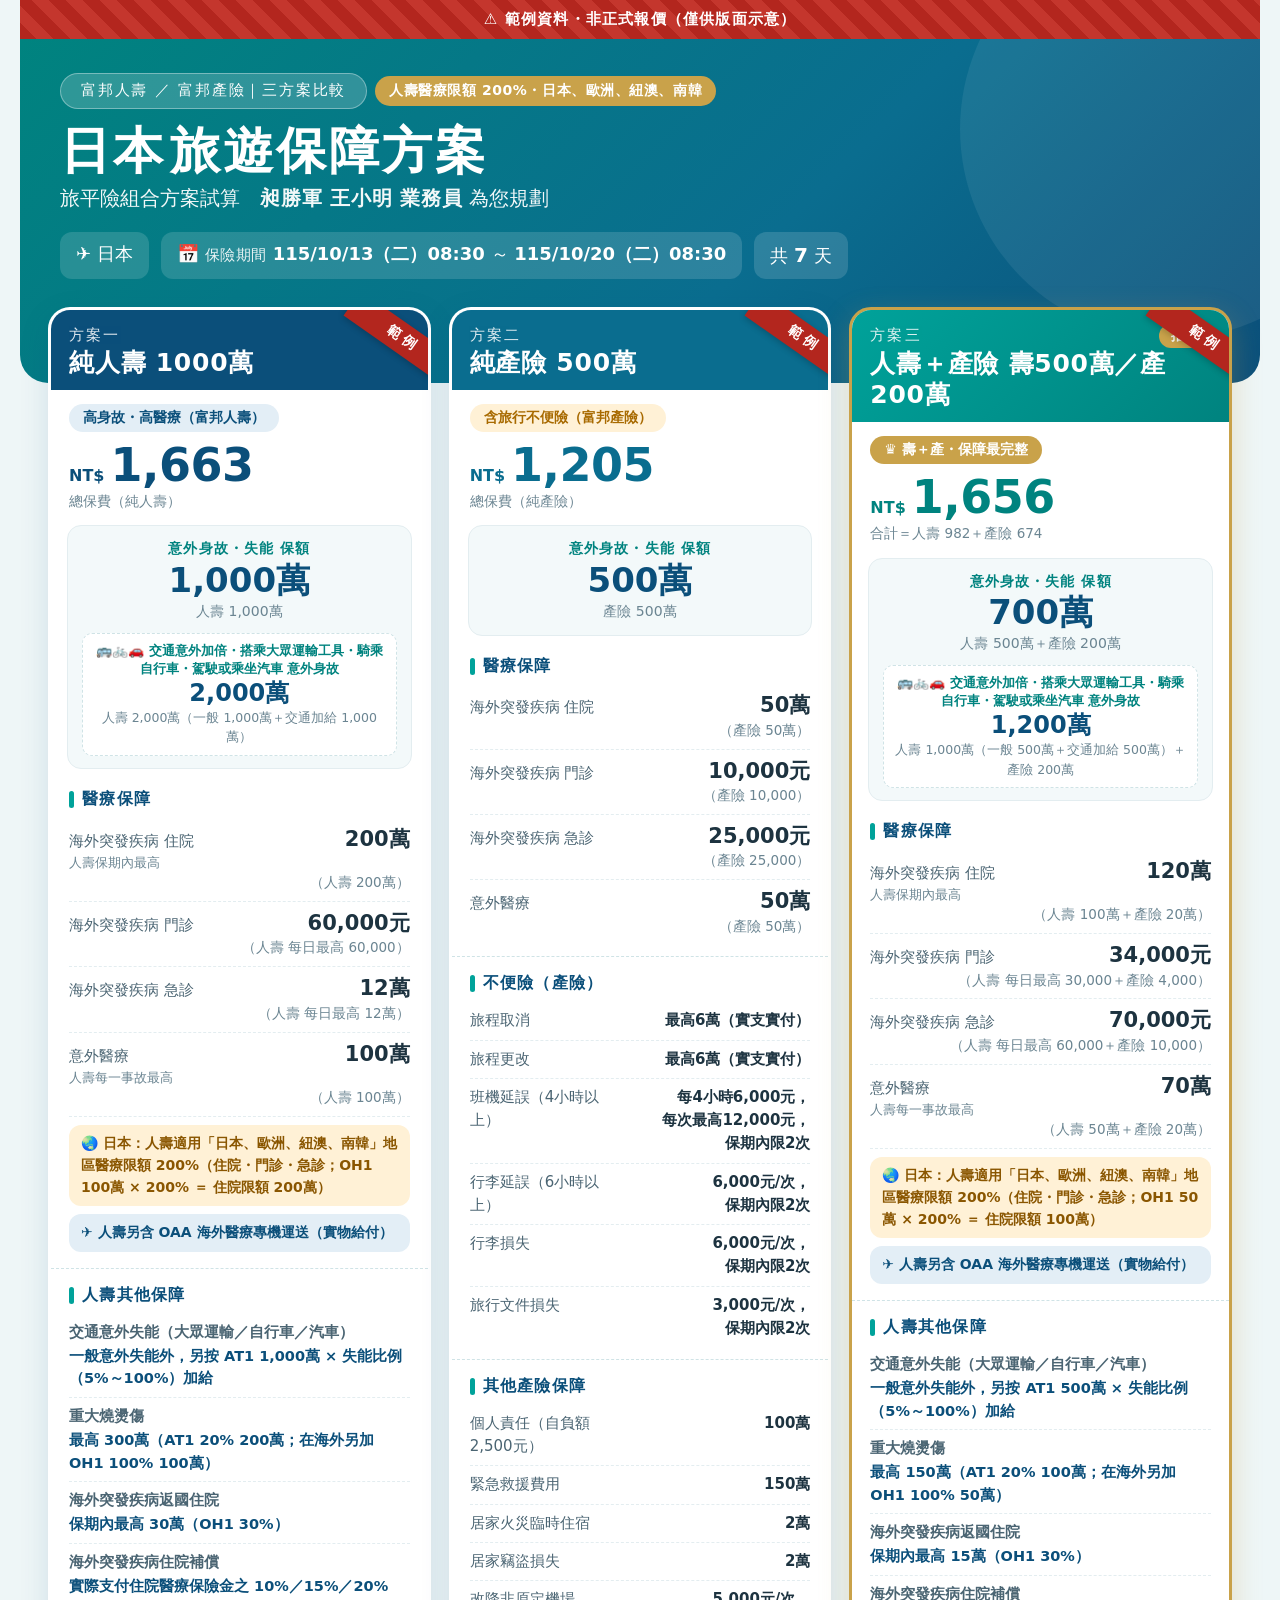
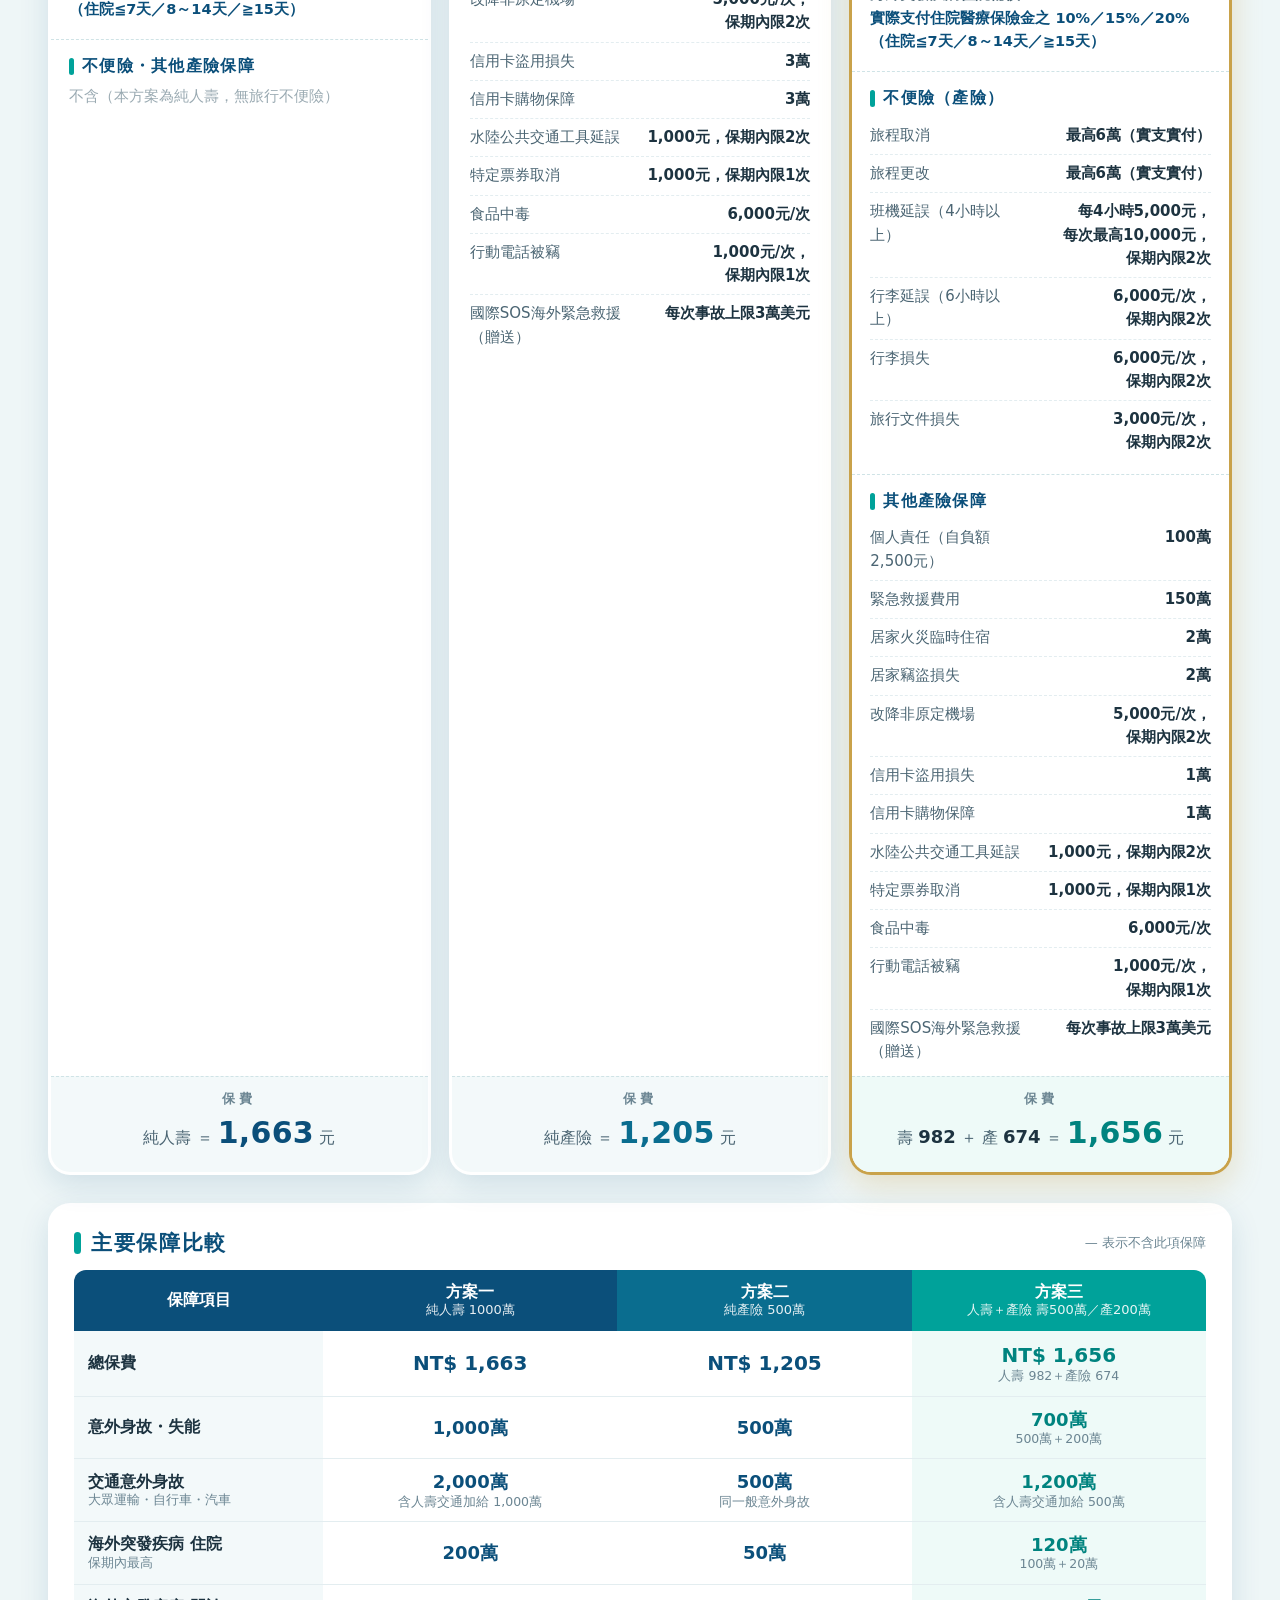
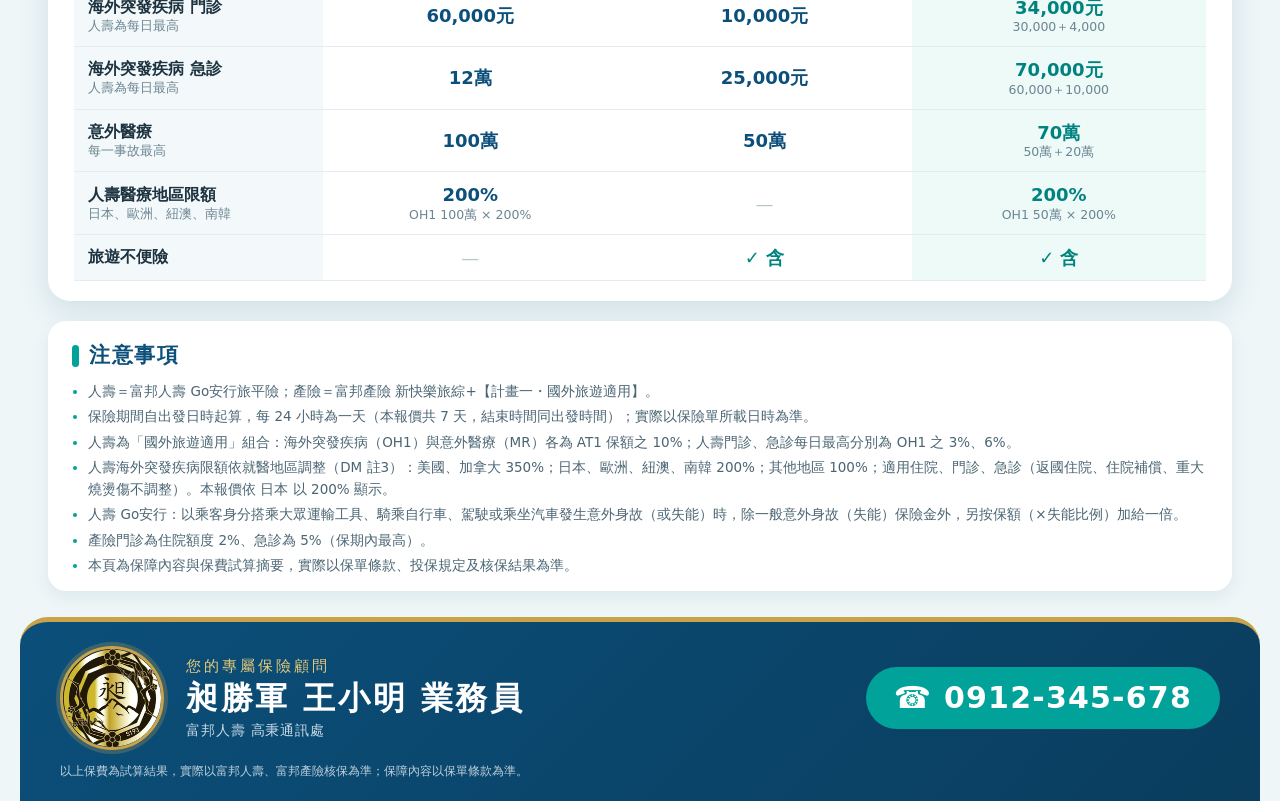
==== index.html @ 2208828c "Move from S193YT/travel-quote to jarvis-YT; Cloudflare Web Analytics" ====
<!doctype html>
<html lang="zh-Hant-TW">
<head>
<meta charset="utf-8">
<meta name="tq-build" content="20261012fr13">
<meta name="viewport" content="width=device-width, initial-scale=1, viewport-fit=cover">
<meta name="robots" content="noindex, nofollow">
<meta http-equiv="Cache-Control" content="no-cache, no-store, must-revalidate">
<meta http-equiv="Pragma" content="no-cache">
<meta http-equiv="Expires" content="0">
<meta name="format-detection" content="telephone=no">
<meta name="theme-color" content="#0a6d8f">
<title>旅平險 三方案報價｜昶勝軍</title>
<link rel="icon" type="image/png" href="img/favicon.png?v=20261012fr13">
<link rel="apple-touch-icon" href="img/apple-touch-icon.png?v=20261012fr13">
<link rel="stylesheet" href="css/style.css?v=20261012fr13">
</head>
<body>
<div id="app" class="app" aria-live="polite">
  <div class="loading">報價載入中…</div>
</div>
<noscript><p class="noscript">請開啟 JavaScript 以檢視報價內容。</p></noscript>
<script src="js/vendor/pako.min.js?v=20261012fr13"></script>
<script src="js/common.js?v=20261012fr13"></script>
<script src="js/sample-data.js?v=20261012fr13"></script>
<script src="js/view.js?v=20261012fr13"></script>
<!--CFWA--><script defer src="https://static.cloudflareinsights.com/beacon.min.js" data-cf-beacon='{"token": "1f1171fedb8a47c1b04731b056bc8142"}'></script><!--/CFWA--></body>
</html>
---- css/style.css ----
/* 旅平險 三方案報價 — 115/10/06 美編：同昶勝軍 DM（青綠→深藍漸層、白色圓角卡、金色推薦框） */
:root {
  --navy: #0b4f7a;        /* DM 深藍（方案一、標題字） */
  --navy-2: #0a6d8f;      /* DM 湖藍（方案二） */
  --navy-3: #0a3d5e;      /* 頁尾漸層深端 */
  --teal: #00a29a;        /* DM 青綠（方案三、強調、電話膠囊） */
  --teal-d: #00837f;
  --gold: #c9a24a;        /* DM 金（推薦框、頁尾金線、logo 金框） */
  --gold-2: #e6c97a;
  --gold-soft: #fff6e2;
  --amber-bg: #fff1d6; --amber: #a86a00;
  --blue-bg: #e3eef6;
  --navy-soft: #e3eef6;
  --tint: #f3f9fa;        /* 表格首欄、身故框 */
  --tint-teal: #eefaf8;   /* 推薦欄底色 */
  --ink: #1d3340;
  --ink-2: #4b6573;
  --muted: #6b8592;
  --line: #e3edf0;
  --dash: #cfe3e6;
  --bg: #eef6f7;
  --card: #ffffff;
  --danger: #b3261e;
  --radius: 22px;
  --shadow: 0 10px 30px rgba(11,79,122,.13);
  --font: "Noto Sans CJK TC", "Noto Sans TC", "PingFang TC", "Heiti TC", "Microsoft JhengHei", system-ui, sans-serif;
}
* { box-sizing: border-box; }
html { -webkit-text-size-adjust: 100%; text-size-adjust: 100%; }
body {
  margin: 0; background: var(--bg); color: var(--ink);
  font-family: var(--font); font-size: 17px; line-height: 1.55;
  -webkit-font-smoothing: antialiased;
}
.app { max-width: 1240px; margin: 0 auto; padding-bottom: env(safe-area-inset-bottom); background: var(--bg); }
.loading, .noscript { padding: 48px 20px; text-align: center; color: var(--muted); }

/* 範例標示 */
.sample-banner {
  position: sticky; top: 0; z-index: 20;
  background: repeating-linear-gradient(45deg, #b3261e, #b3261e 12px, #c4362d 12px, #c4362d 24px);
  color: #fff; text-align: center; font-weight: 700; letter-spacing: .08em;
  padding: 8px 12px; font-size: 15px;
}
.card-sample {
  position: absolute; top: 14px; right: -38px; transform: rotate(35deg);
  background: var(--danger); color: #fff; font-weight: 800; font-size: 14px; letter-spacing: .3em;
  padding: 4px 44px; z-index: 2; box-shadow: 0 2px 6px rgba(0,0,0,.2);
}

/* ===== 頁首（DM hero：漸層＋右上圓形光暈＋標籤膠囊＋大標＋行程膠囊） ===== */
.hero {
  background: linear-gradient(135deg, var(--teal-d) 0%, var(--navy-2) 60%, var(--navy) 100%);
  color: #fff; padding: 22px 20px 26px; position: relative; overflow: hidden;
}
.hero::after {
  content: ""; position: absolute; right: -90px; top: -90px; width: 260px; height: 260px;
  border-radius: 50%; background: rgba(255,255,255,.07); pointer-events: none;
}
.hero > * { position: relative; z-index: 1; }
.hero-tags { display: flex; flex-wrap: wrap; gap: 6px 8px; align-items: center; }
.hero-tag {
  display: inline-block; background: rgba(255,255,255,.18); border: 1px solid rgba(255,255,255,.35);
  border-radius: 40px; padding: 3px 14px; font-size: 13.5px; letter-spacing: .12em;
}
.hero-badge, .hero-schengen {
  display: inline-block; padding: 3px 12px; border-radius: 40px; font-size: 12.5px; font-weight: 700;
  background: #fff; color: var(--navy); letter-spacing: .04em;
}
.hero-badge.gold, .hero-region { background: var(--gold); color: #fff; }
.hero-title {
  margin: 10px 0 2px; font-size: 34px; line-height: 1.2; font-weight: 700; letter-spacing: .06em;
  display: flex; flex-wrap: wrap; gap: 0 4px; align-items: baseline;
}
.hero-title .ttl { white-space: nowrap; }
.hero-sub { font-size: 16px; opacity: .95; }
.hero-sub b { font-weight: 700; letter-spacing: .04em; }
.hero-trip { display: flex; flex-wrap: wrap; gap: 8px; margin-top: 14px; font-size: 15px; }
.hero-trip span { background: rgba(255,255,255,.14); border-radius: 10px; padding: 5px 12px; }
.hero-trip b { font-weight: 700; font-size: 1.12em; }

/* 方案導覽（手機） */
.plan-nav {
  position: sticky; top: 0; z-index: 10; display: flex; gap: 8px; padding: 10px 14px;
  background: rgba(238,246,247,.95); backdrop-filter: blur(6px); -webkit-backdrop-filter: blur(6px);
  border-bottom: 1px solid var(--dash); overflow-x: auto;
}
.sample-banner ~ .plan-nav { top: 39px; }
.plan-nav a {
  flex: 1 0 auto; text-align: center; text-decoration: none; color: #fff; white-space: nowrap;
  background: var(--navy); border-radius: 999px; padding: 6px 14px; font-weight: 700; font-size: 15px;
}
.plan-nav a.pc2 { background: var(--navy-2); }
.plan-nav a.pc3 { background: linear-gradient(135deg, var(--teal), var(--teal-d)); }
.plan-nav a.nav-cmp { background: #fff; color: var(--navy); border: 1px solid var(--dash); flex-grow: 0; }
.plan-nav a:active { filter: brightness(.9); }

/* ===== 方案卡片（DM opt） ===== */
.plans { display: grid; grid-template-columns: 1fr; gap: 18px; padding: 16px 14px 8px; }
.plan-card {
  position: relative; overflow: hidden; background: var(--card); border-radius: var(--radius);
  border: 3px solid transparent; box-shadow: var(--shadow);
  display: flex; flex-direction: column; scroll-margin-top: 64px;
  --pc: var(--navy); --pc-bg: var(--blue-bg);
}
.plan-card.pc2 { --pc: var(--navy-2); --pc-bg: var(--amber-bg); }
.plan-card.pc3 { --pc: var(--teal-d); --pc-bg: #dff4f1; }
.plan-card.is-reco { border-color: var(--gold); box-shadow: 0 10px 30px rgba(201,162,74,.28); }
.plan-head { background: var(--pc); color: #fff; padding: 14px 18px 12px; }
.plan-card.pc3 .plan-head { background: linear-gradient(135deg, var(--teal), var(--teal-d)); }
.plan-title { display: flex; align-items: center; gap: 10px; }
.plan-no { font-size: 15px; opacity: .88; letter-spacing: .14em; }
.plan-nm { font-size: 25px; font-weight: 700; line-height: 1.25; letter-spacing: .03em; }
.plan-title:only-child .plan-no { font-size: 24px; font-weight: 700; opacity: 1; }
.reco-badge { margin-left: auto; background: var(--gold); color: #fff; font-size: 13px; font-weight: 700; padding: 2px 12px; border-radius: 999px; letter-spacing: .08em; }
.plan-tagline {
  align-self: flex-start; margin: 14px 18px 0; padding: 3px 14px; border-radius: 30px;
  font-size: 14px; font-weight: 700; background: var(--blue-bg); color: var(--navy);
}
.plan-card.pc2 .plan-tagline { background: var(--amber-bg); color: var(--amber); }
.plan-card.pc3 .plan-tagline { background: #dff4f1; color: var(--teal-d); }
.plan-card.is-reco .plan-tagline { background: var(--gold); color: #fff; }

/* 大字保費（DM price） */
.price-box { margin: 8px 18px 2px; }
.price { color: var(--pc); font-weight: 700; display: flex; align-items: baseline; gap: 6px; }
.price .c { font-size: 16px; }
.price .n { font-size: 46px; line-height: 1.1; letter-spacing: -.5px; }
.price.miss { font-size: 20px; color: var(--amber); padding: 6px 0; }
.price-sub { font-size: 13.5px; color: var(--muted); }

/* 身故框 */
.death-box { margin: 12px 16px 4px; padding: 12px 14px; border-radius: 14px; background: var(--tint); border: 1px solid var(--line); text-align: center; }
.death-label { color: var(--teal-d); font-size: 14px; font-weight: 700; letter-spacing: .08em; }
.death-val { font-size: 34px; font-weight: 700; color: var(--navy); line-height: 1.2; }
.death-br { color: var(--muted); font-size: 14px; }
.death-box.child .death-val { font-size: 28px; }

.transport-box { margin-top: 10px; padding: 8px 10px; border-radius: 10px; background: #fff; border: 1px dashed var(--dash); }
.tr-label { font-size: 13px; color: var(--teal-d); font-weight: 700; line-height: 1.4; }
.tr-val { font-size: 24px; font-weight: 700; color: var(--navy); line-height: 1.25; }
.tr-br { font-size: 12.5px; color: var(--muted); }

/* 區塊標題（DM sec-title：青綠圓角直條） */
.sec-title {
  margin: 0 0 6px; font-size: 16px; font-weight: 700; color: var(--navy); letter-spacing: .08em;
  display: flex; align-items: center; gap: 8px;
}
.sec-title::before { content: ""; flex: none; width: 5px; height: 17px; border-radius: 3px; background: var(--teal); }
.sec-title.big { font-size: 21px; gap: 10px; }
.sec-title.big::before { width: 7px; height: 22px; border-radius: 4px; }
.sec-title small { margin-left: auto; font-size: 13px; color: var(--muted); font-weight: 400; letter-spacing: 0; }

.cov, .inconv, .others, .life-extra { padding: 14px 18px 6px; }
.inconv, .others, .life-extra { border-top: 1px dashed var(--dash); margin-top: 6px; }

.cov-row { display: grid; grid-template-columns: 1fr auto; align-items: baseline; column-gap: 10px; padding: 8px 0; border-bottom: 1px dashed var(--line); }
.cov-row:last-of-type { border-bottom: 0; }
.cov-label { font-size: 15.5px; color: var(--ink-2); font-weight: 500; }
.cov-sub { display: block; font-size: 12.5px; color: var(--muted); font-weight: 400; }
.cov-val { text-align: right; white-space: nowrap; }
.cov-val strong { font-size: 21px; color: var(--ink); line-height: 1.25; }
.cov-br { grid-column: 1 / -1; text-align: right; font-size: 13.5px; color: var(--muted); }
.oaa-chip { margin: 8px 0 4px; padding: 8px 12px; border-radius: 12px; background: var(--blue-bg); color: var(--navy); font-size: 14px; font-weight: 600; }
.region-chip { margin: 8px 0 4px; padding: 8px 12px; border-radius: 12px; background: var(--amber-bg); color: #8a5600; font-size: 14px; font-weight: 600; }

.items { list-style: none; margin: 0; padding: 0; }
.items li { display: flex; justify-content: space-between; align-items: baseline; gap: 12px; padding: 7px 0; border-bottom: 1px dashed var(--line); }
.items li:last-child { border-bottom: 0; }
.it-name { font-size: 15.5px; color: var(--ink-2); flex: 0 1 46%; }
.it-amt { font-size: 15.5px; font-weight: 700; color: var(--ink); text-align: right; flex: 1 1 54%; }
.it-amt .nw { white-space: nowrap; }
.empty { color: #9aaab2; font-size: 15px; margin: 4px 0; }

.extra-list { list-style: none; margin: 0; padding: 0; }
.extra-list li { padding: 7px 0; border-bottom: 1px dashed var(--line); display: flex; flex-direction: column; gap: 1px; }
.extra-list li:last-child { border-bottom: 0; }
.extra-list b { font-size: 15px; color: var(--ink-2); font-weight: 600; }
.extra-list span { font-size: 14.5px; color: var(--navy); font-weight: 700; }

/* 卡片底部保費算式 */
.premium { margin-top: auto; padding: 12px 18px 16px; background: var(--tint); border-top: 1px dashed var(--dash); text-align: center; }
.plan-card.is-reco .premium { background: var(--tint-teal); }
.prem-label { font-size: 13px; color: var(--muted); font-weight: 700; letter-spacing: .3em; }
.prem-formula { font-size: 16px; color: var(--ink-2); }
.prem-formula b { font-size: 18px; color: var(--ink); }
.prem-total { font-size: 30px; font-weight: 700; color: var(--pc, var(--navy)); letter-spacing: .01em; }

/* ===== 主要保障比較（DM 表格） ===== */
.cmp-card { margin: 16px 14px 0; background: #fff; border-radius: var(--radius); box-shadow: var(--shadow); padding: 18px 14px 14px; scroll-margin-top: 64px; }
.cmp-scroll { overflow-x: auto; -webkit-overflow-scrolling: touch; margin-top: 10px; }
table.cmp { width: 100%; min-width: 340px; table-layout: fixed; border-collapse: separate; border-spacing: 0; }
.cmp th { font-size: 14px; color: #fff; padding: 9px 4px; font-weight: 700; line-height: 1.3; background: var(--navy); }
.cmp th.k { width: 28%; border-top-left-radius: 12px; }
.cmp th.pc2 { background: var(--navy-2); }
.cmp th.pc3 { background: var(--teal); }
.cmp th:last-child { border-top-right-radius: 12px; }
.cmp th small { display: block; font-size: 11.5px; font-weight: 400; opacity: .9; }
.cmp td { text-align: center; padding: 9px 4px; font-size: 15px; font-weight: 700; color: var(--navy); border-bottom: 1px solid var(--line); line-height: 1.3; word-break: break-word; }
.cmp td.k { text-align: left; padding-left: 10px; font-size: 14px; color: var(--ink); background: var(--tint); }
.cmp td.reco { background: var(--tint-teal); color: var(--teal-d); }
.cmp td small { display: block; font-size: 11px; font-weight: 400; color: var(--muted); }
.cmp td.na { color: #b8c6cc; font-weight: 400; }
.cmp td.yes { color: var(--teal-d); }
.cmp td.miss { font-size: 12.5px; color: var(--amber); }
.cmp td.txt { font-size: 12.5px; }
.cmp tr.prem td:not(.k) { font-size: 16.5px; }
.cmp-more { margin: 8px 0 0; font-size: 12.5px; color: var(--muted); text-align: right; }

/* 注意事項 */
.notes-wrap { margin: 16px 14px 0; background: #fff; border-radius: 18px; padding: 16px 16px 10px; box-shadow: 0 6px 18px rgba(11,79,122,.08); }
.notes { margin: 8px 0 0; padding-left: 1.2em; color: var(--ink-2); font-size: 13.5px; line-height: 1.65; }
.notes li { margin: 3px 0; }
.notes li::marker { color: var(--teal); }

/* ===== 頁尾簽名（DM foot：深藍漸層＋金線＋金框圓 logo＋青綠電話膠囊） ===== */
.site-footer {
  margin: 22px 0 0; padding: 20px 18px 18px;
  background: linear-gradient(135deg, var(--navy), var(--navy-3)); color: #fff; border-top: 5px solid var(--gold);
}
.sig-wrap { display: flex; align-items: center; flex-wrap: wrap; gap: 12px 16px; }
.sig-logo {
  width: 76px; height: 76px; border-radius: 50%; object-fit: cover; flex: none;
  border: 3px solid var(--gold); box-shadow: 0 0 0 4px rgba(201,162,74,.25);
}
.sig-text { min-width: 0; flex: 1 1 160px; }
.sig-kicker { font-size: 13px; color: var(--gold-2); letter-spacing: .2em; }
.sig-name { font-size: 24px; font-weight: 700; letter-spacing: .08em; line-height: 1.3; }
.sig-unit { font-size: 13px; color: #c9dbe6; letter-spacing: .06em; }
.sig-phone {
  display: inline-flex; align-items: center; justify-content: center; gap: 6px; flex: 1 1 100%;
  padding: 8px 22px; border-radius: 40px; background: var(--teal); color: #fff;
  font-weight: 700; font-size: 22px; text-decoration: none; letter-spacing: .04em;
}
.sig-disc { margin-top: 12px; font-size: 12px; opacity: .75; }

.error-box { margin: 40px 16px; padding: 24px; background: #fff; border-radius: var(--radius); border: 1px solid #f1c9c6; text-align: center; }
.error-box h2 { color: var(--danger); margin-top: 0; }

/* 舊版類別（保留相容） */
.brand-bar { display: none; }

/* ===== 平板／桌機：三欄並排，卡片疊在頁首漸層上（同 DM） ===== */
@media (min-width: 760px) {
  .hero { padding: 34px 40px 104px; border-radius: 0 0 28px 28px; }
  .hero::after { right: -120px; top: -120px; width: 420px; height: 420px; }
  .hero-tag { font-size: 15px; padding: 5px 20px; }
  .hero-badge, .hero-schengen { font-size: 14px; padding: 4px 14px; }
  .hero-title { font-size: 50px; margin-top: 12px; }
  .hero-sub { font-size: 20px; }
  .hero-trip { font-size: 18px; gap: 12px; margin-top: 18px; }
  .hero-trip span { padding: 8px 16px; border-radius: 12px; }
  .plan-nav { display: none; }
  .plans { grid-template-columns: repeat(auto-fit, minmax(300px, 1fr)); gap: 18px; padding: 0 28px 8px; margin-top: -76px; position: relative; z-index: 2; }
  .cmp-card { margin: 20px 28px 0; padding: 24px 26px 20px; }
  .cmp th { font-size: 16px; padding: 12px 6px; }
  .cmp th small { font-size: 13px; }
  .cmp td { font-size: 18px; padding: 11px 6px; }
  .cmp td.k { font-size: 16px; padding-left: 14px; }
  .cmp td small { font-size: 12.5px; }
  .cmp td.txt, .cmp td.miss { font-size: 14px; }
  .cmp tr.prem td:not(.k) { font-size: 20px; }
  .cmp th.k { width: 22%; }
  .notes-wrap { margin: 20px 28px 0; padding: 18px 24px 12px; }
  .site-footer { margin-top: 26px; padding: 24px 40px 20px; border-radius: 28px 28px 0 0; }
  .sig-wrap { flex-wrap: nowrap; gap: 22px; }
  .sig-logo { width: 104px; height: 104px; }
  .sig-name { font-size: 32px; }
  .sig-kicker { font-size: 15px; }
  .sig-unit { font-size: 14px; }
  .sig-phone { flex: none; margin-left: auto; font-size: 30px; padding: 8px 28px; }
}
@media (min-width: 1100px) {
  .plans { grid-template-columns: repeat(3, 1fr); }
  .it-name, .it-amt { font-size: 15px; }
  .cov-label { font-size: 15px; }
}
@media print {
  body { background: #fff; }
  .plan-nav, .sample-banner { position: static; }
  .plan-card { break-inside: avoid; box-shadow: none; }
}

/* 手機微調 */
.hero-sub .nw { white-space: nowrap; }
@media (max-width: 759px) {
  .plan-nav .nav-nm { display: none; }
  .plan-nav a { padding: 6px 10px; }
  .hero-trip { font-size: 14px; gap: 6px; }
  .hero-trip span { padding: 4px 10px; }
  .cmp td { padding: 8px 2px; }
  .cmp tr.prem td:not(.k) { font-size: 14.5px; white-space: nowrap; }
}
.pv-frame:not(.full) .plan-nav .nav-nm { display: none; }
.pv-frame:not(.full) .plan-nav a { padding: 6px 10px; }
.cmp tr.prem td.miss { font-size: 12.5px; white-space: normal; }
@media (min-width: 760px) { .cmp tr.prem td.miss { font-size: 14px; } }

/* fr3：三方案同類型 → 手機導覽列顯示保額檔次（桌機已含於名稱） */
.plan-nav .nav-tier { display: none; font-size: 13px; font-weight: 700; }
@media (max-width: 759px) { .plan-nav .nav-tier { display: inline; } }
.pv-frame:not(.full) .plan-nav .nav-tier { display: inline; }

/* fr6：保險期間（起訖日時）— 起訖各自不換行 */
.hero-trip .pd-lbl, .sum-trip .pd-lbl { font-size: .82em; opacity: .9; letter-spacing: .04em; }
.hero-trip .pd-t, .sum-trip .pd-t { font-style: normal; font-weight: 700; white-space: nowrap; }
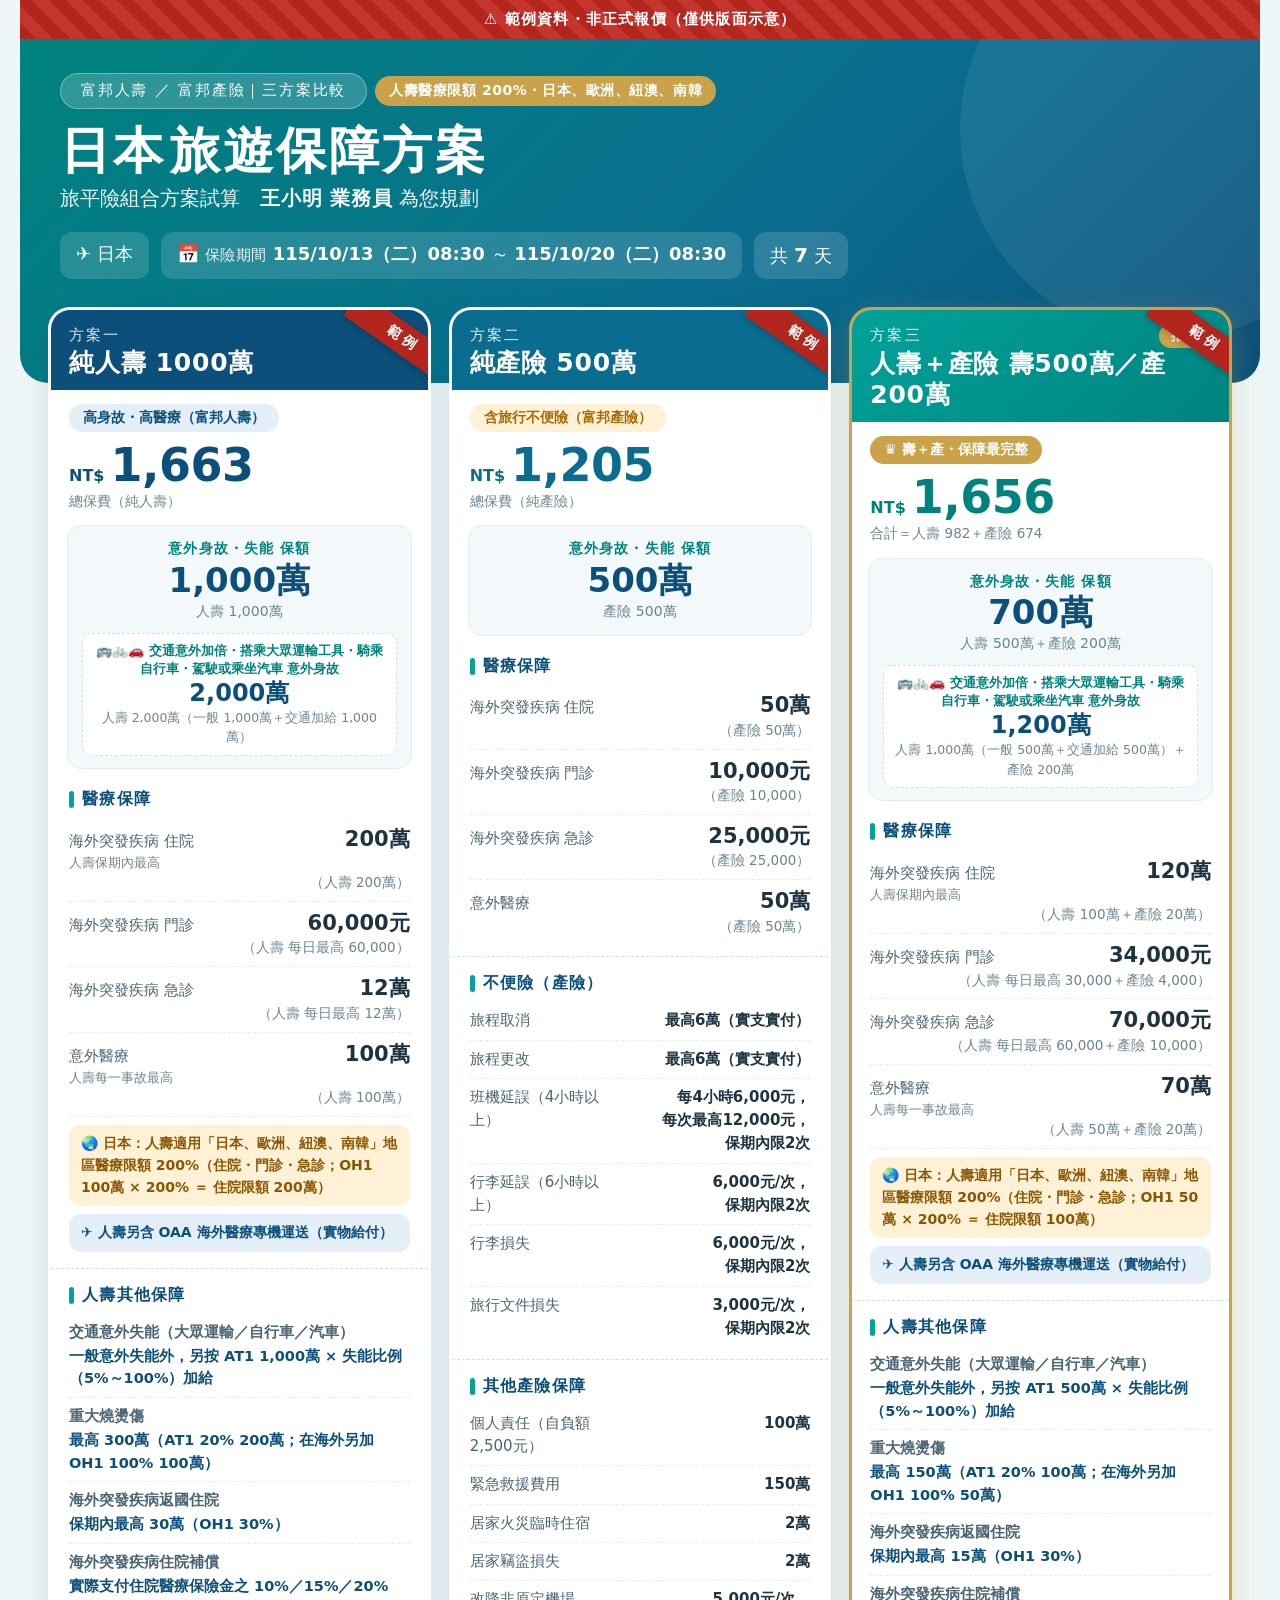
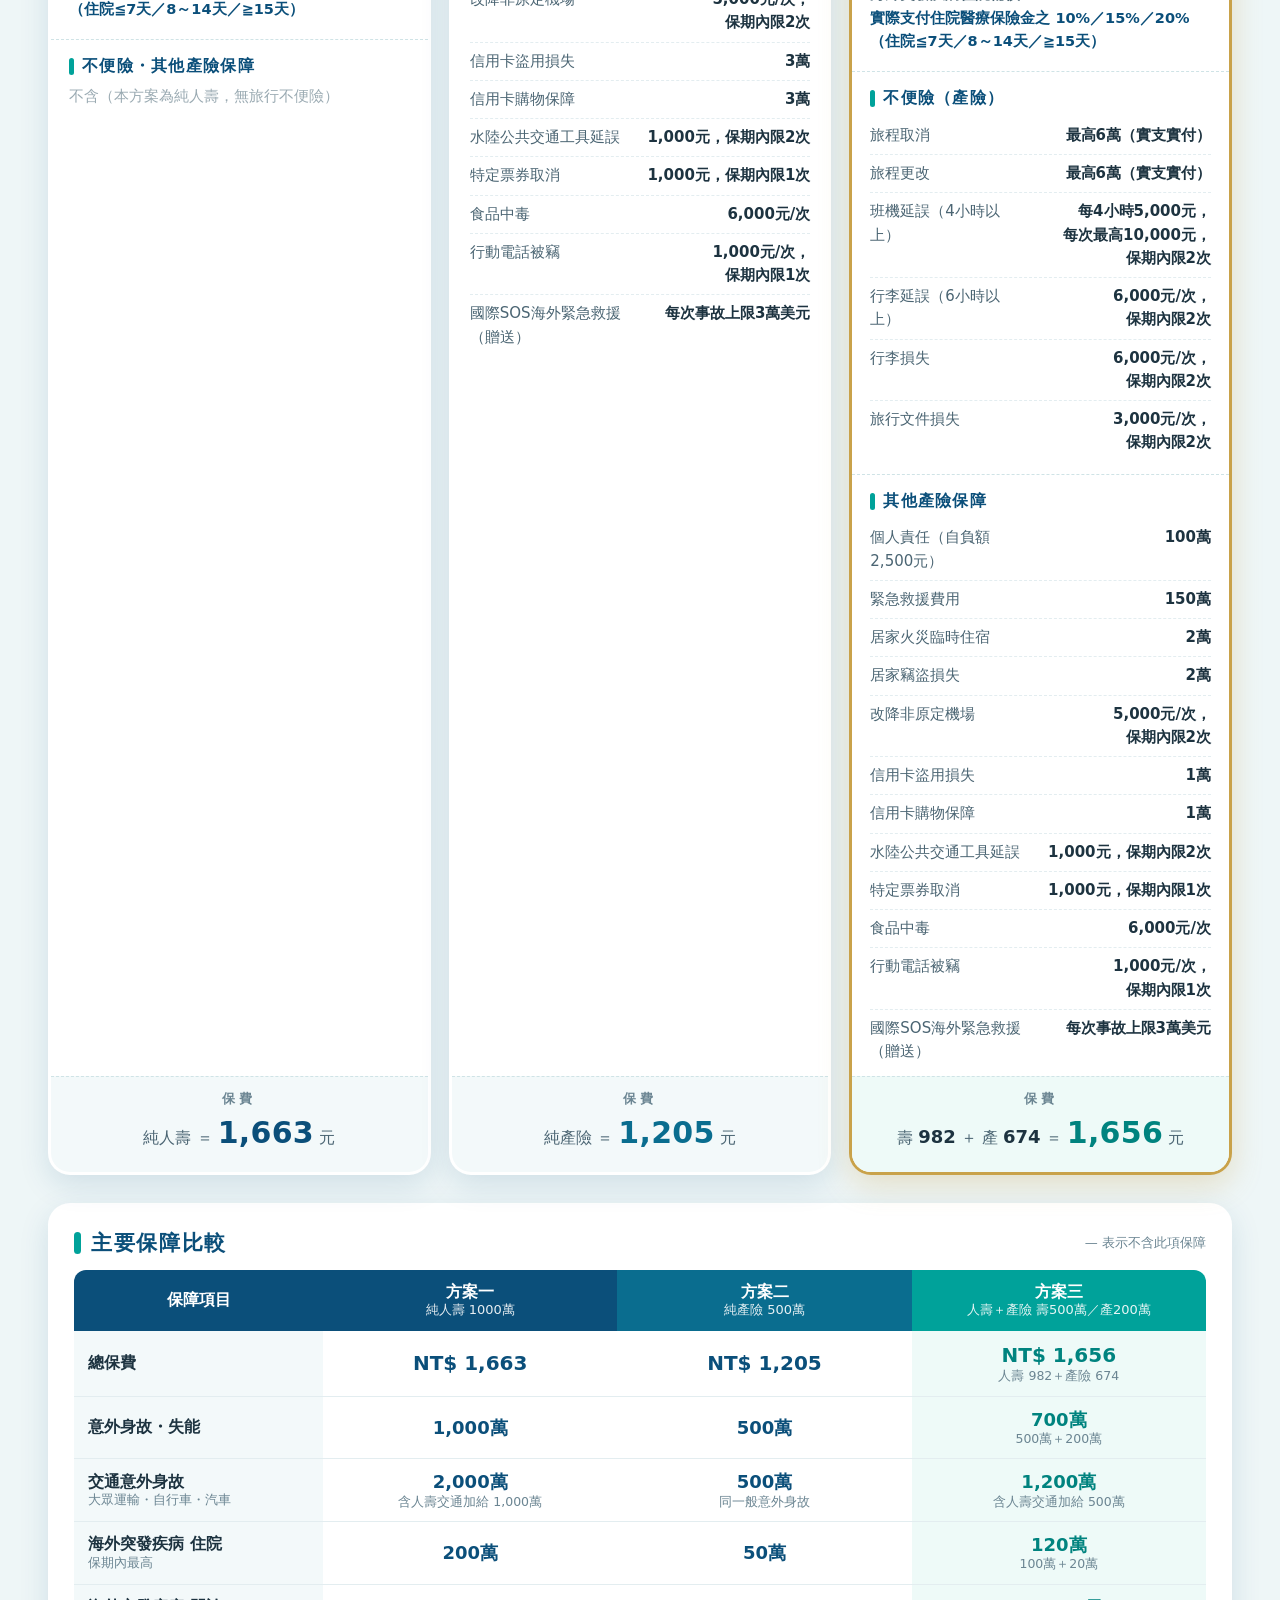
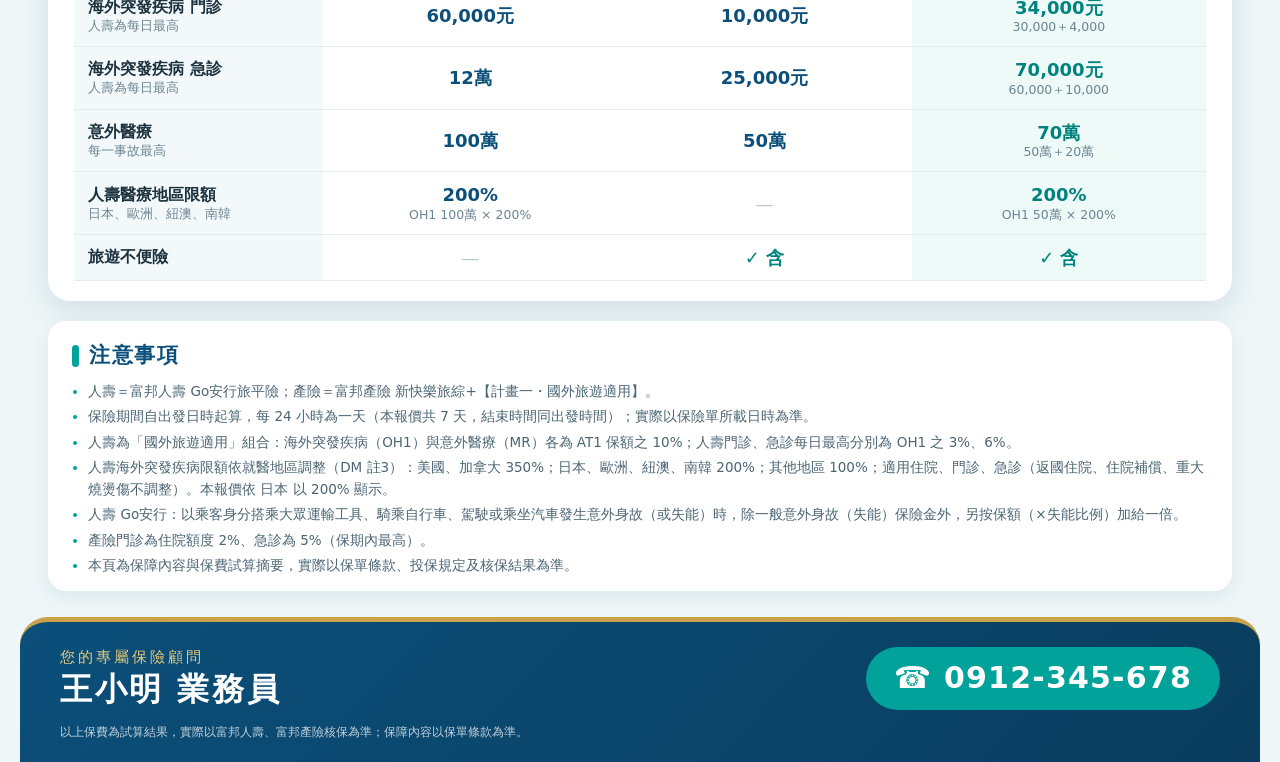
==== commit b09bb037: "fr15: remove unit logo and office info" ====
--- a/index.html
+++ b/index.html
@@ -2,7 +2,7 @@
 <html lang="zh-Hant-TW">
 <head>
 <meta charset="utf-8">
-<meta name="tq-build" content="20261012fr13">
+<meta name="tq-build" content="20261014fr15">
 <meta name="viewport" content="width=device-width, initial-scale=1, viewport-fit=cover">
 <meta name="robots" content="noindex, nofollow">
 <meta http-equiv="Cache-Control" content="no-cache, no-store, must-revalidate">
@@ -10,19 +10,19 @@
 <meta http-equiv="Expires" content="0">
 <meta name="format-detection" content="telephone=no">
 <meta name="theme-color" content="#0a6d8f">
-<title>旅平險 三方案報價｜昶勝軍</title>
-<link rel="icon" type="image/png" href="img/favicon.png?v=20261012fr13">
-<link rel="apple-touch-icon" href="img/apple-touch-icon.png?v=20261012fr13">
-<link rel="stylesheet" href="css/style.css?v=20261012fr13">
+<title>旅平險 三方案報價</title>
+<link rel="icon" type="image/png" href="img/favicon.png?v=20261014fr15">
+<link rel="apple-touch-icon" href="img/apple-touch-icon.png?v=20261014fr15">
+<link rel="stylesheet" href="css/style.css?v=20261014fr15">
 </head>
 <body>
 <div id="app" class="app" aria-live="polite">
   <div class="loading">報價載入中…</div>
 </div>
 <noscript><p class="noscript">請開啟 JavaScript 以檢視報價內容。</p></noscript>
-<script src="js/vendor/pako.min.js?v=20261012fr13"></script>
-<script src="js/common.js?v=20261012fr13"></script>
-<script src="js/sample-data.js?v=20261012fr13"></script>
-<script src="js/view.js?v=20261012fr13"></script>
+<script src="js/vendor/pako.min.js?v=20261014fr15"></script>
+<script src="js/common.js?v=20261014fr15"></script>
+<script src="js/sample-data.js?v=20261014fr15"></script>
+<script src="js/view.js?v=20261014fr15"></script>
 <!--CFWA--><script defer src="https://static.cloudflareinsights.com/beacon.min.js" data-cf-beacon='{"token": "1f1171fedb8a47c1b04731b056bc8142"}'></script><!--/CFWA--></body>
 </html>
--- a/css/style.css
+++ b/css/style.css
@@ -1,4 +1,4 @@
-/* 旅平險 三方案報價 — 115/10/06 美編：同昶勝軍 DM（青綠→深藍漸層、白色圓角卡、金色推薦框） */
+/* 旅平險 三方案報價 — 115/10/06 美編：同 DM（青綠→深藍漸層、白色圓角卡、金色推薦框） */
 :root {
   --navy: #0b4f7a;        /* DM 深藍（方案一、標題字） */
   --navy-2: #0a6d8f;      /* DM 湖藍（方案二） */
